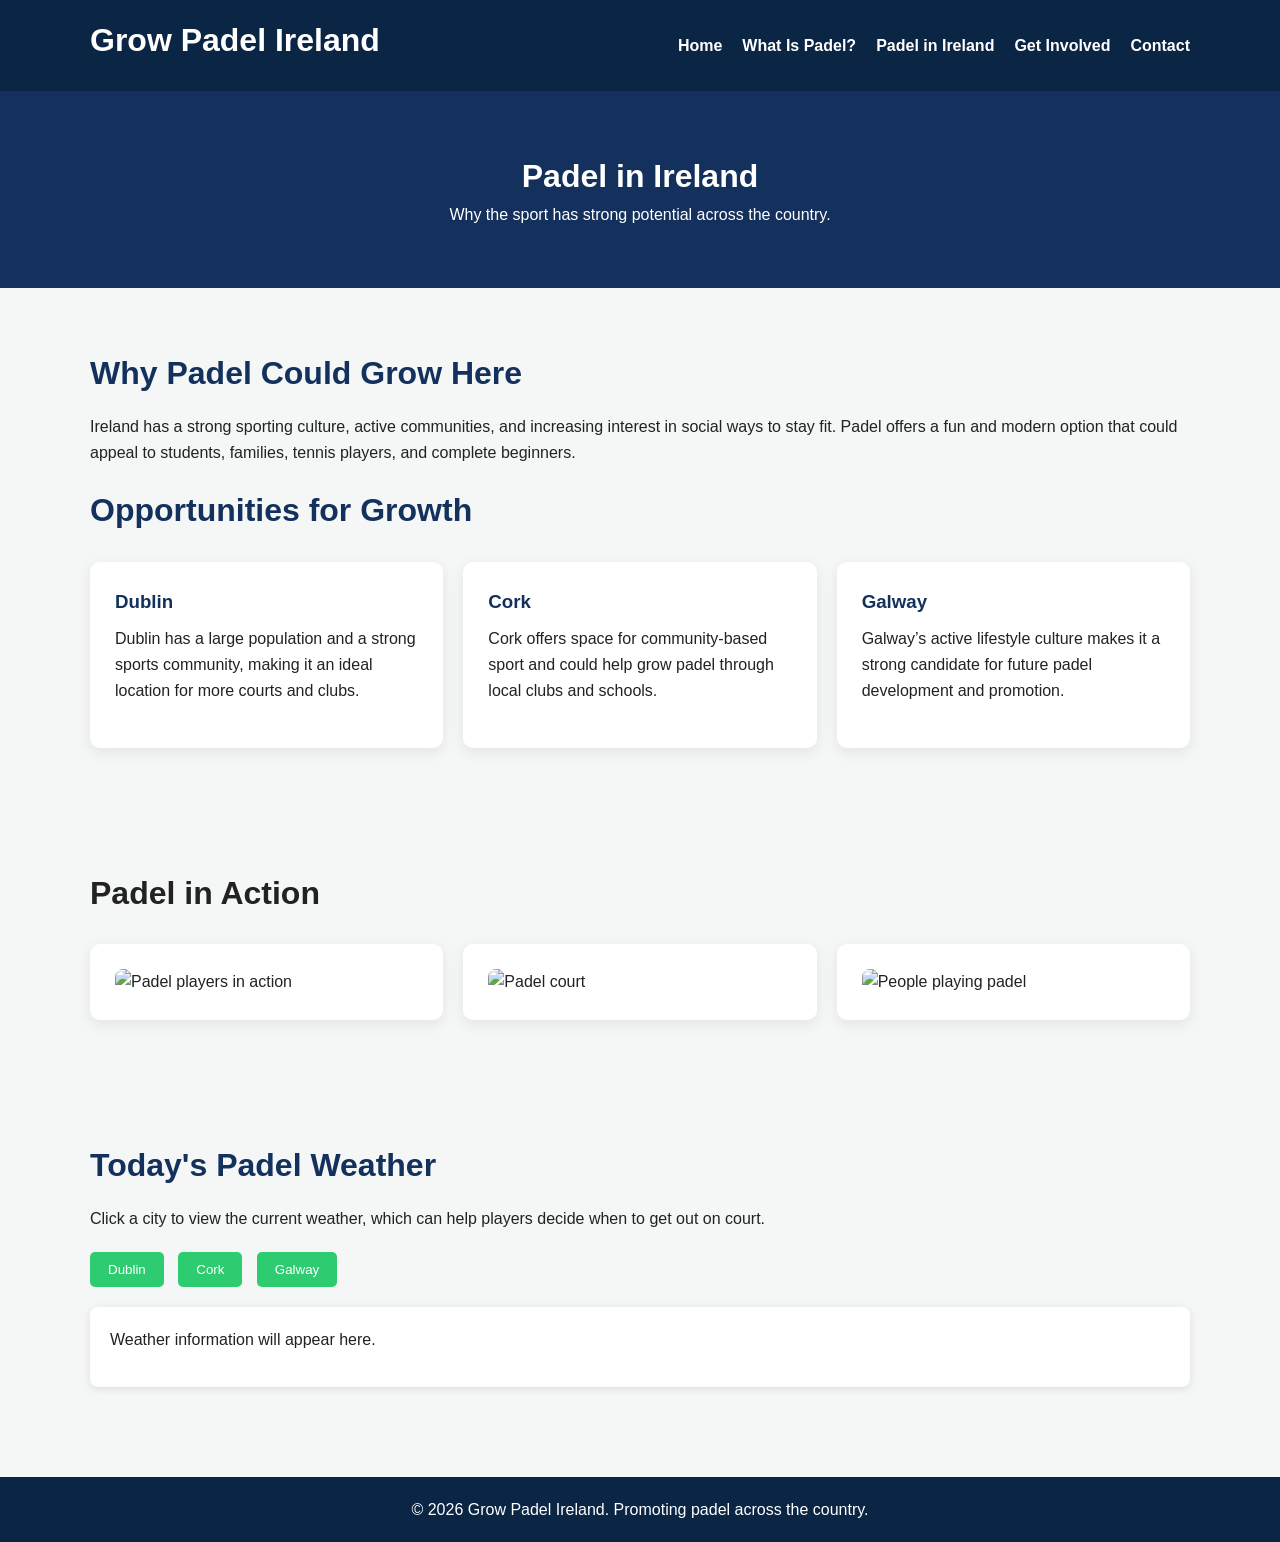
==== padel-in-ireland.html @ b452036c "Add files via upload" ====
<!DOCTYPE html>
<html lang="en">
<head>
    <meta charset="UTF-8">
    <meta name="viewport" content="width=device-width, initial-scale=1.0">
    <title>Padel in Ireland | Grow Padel Ireland</title>
    <meta name="description" content="Explore the potential for padel in Ireland, why the sport can grow, and how communities across the country can get involved.">
    <link rel="stylesheet" href="style.css">
</head>
<body>

    <header>
        <div class="container">
            <h1 class="logo">Grow Padel Ireland</h1>
            <nav>
                <ul>
                    <li><a href="index.html">Home</a></li>
                    <li><a href="what-is-padel.html">What Is Padel?</a></li>
                    <li><a href="padel-in-ireland.html">Padel in Ireland</a></li>
                    <li><a href="get-involved.html">Get Involved</a></li>
                    <li><a href="contact.html">Contact</a></li>
                </ul>
            </nav>
        </div>
    </header>

    <main>
        <section class="page-banner">
            <div class="container">
                <h2>Padel in Ireland</h2>
                <p>Why the sport has strong potential across the country.</p>
            </div>
        </section>

        <section class="content-section">
            <div class="container">
                <h2>Why Padel Could Grow Here</h2>
                <p>Ireland has a strong sporting culture, active communities, and increasing interest in social ways to stay fit. Padel offers a fun and modern option that could appeal to students, families, tennis players, and complete beginners.</p>

                <h2>Opportunities for Growth</h2>
                <div class="cards">
                    <div class="card">
                        <h3>Dublin</h3>
                        <p>Dublin has a large population and a strong sports community, making it an ideal location for more courts and clubs.</p>
                    </div>
                    <div class="card">
                        <h3>Cork</h3>
                        <p>Cork offers space for community-based sport and could help grow padel through local clubs and schools.</p>
                    </div>
                    <div class="card">
                        <h3>Galway</h3>
                        <p>Galway’s active lifestyle culture makes it a strong candidate for future padel development and promotion.</p>
                    </div>
                </div>
            </div>
        </section>
<section class="gallery-section">
    <div class="container">
        <h2>Padel in Action</h2>
        <div class="cards">
            <div class="card">
                <img src="images/padel1.jpg" alt="Padel players in action" class="page-image">
            </div>
            <div class="card">
                <img src="images/padel2.jpg" alt="Padel court" class="page-image">
            </div>
            <div class="card">
                <img src="images/padel3.jpg" alt="People playing padel" class="page-image">
            </div>
        </div>
    </div>
</section>
        <section class="weather-section">
            <div class="container">
                <h2>Today's Padel Weather</h2>
                <p>Click a city to view the current weather, which can help players decide when to get out on court.</p>
                <div class="weather-buttons">
                    <button onclick="getWeather('Dublin')">Dublin</button>
                    <button onclick="getWeather('Cork')">Cork</button>
                    <button onclick="getWeather('Galway')">Galway</button>
                </div>
                <div id="weatherResult" class="weather-box">
                    <p>Weather information will appear here.</p>
                </div>
            </div>
        </section>
    </main>

    <footer>
        <div class="container">
            <p>&copy; 2026 Grow Padel Ireland. Promoting padel across the country.</p>
        </div>
    </footer>

    <script src="script.js"></script>
</body>
</html>
---- style.css ----
* {
    margin: 0;
    padding: 0;
    box-sizing: border-box;
}

body {
    font-family: Arial, sans-serif;
    line-height: 1.6;
    background-color: #f4f7f6;
    color: #222;
}
header .container {
    display: flex;
    justify-content: space-between;
    align-items: center;
}
.container {
    width: 90%;
    max-width: 1100px;
    margin: auto;
}

header {
    background-color: #0b2545;
    color: white;
    padding: 15px 0;
    position: sticky;
    top: 0;
    z-index: 1000;
}

.logo {
    margin-bottom: 10px;
}

nav ul {
    list-style: none;
    display: flex;
    gap: 20px;
}

nav a {
    color: white;
    text-decoration: none;
    font-weight: bold;
}

nav a:hover {
    text-decoration: underline;
}

.hero {
    background: linear-gradient(rgba(11, 37, 69, 0.7), rgba(11, 37, 69, 0.7)),
    url("images/padel-hero.jpg");
    background-size: cover;
    background-position: center;
    color: white;
    padding: 120px 0;
    text-align: center;
}
    color: white;
    padding: 80px 0;
    text-align: center;
}

.hero h2 {
    font-size: 3rem;
    margin-bottom: 15px;
}

.hero p {
    font-size: 1.1rem;
    max-width: 700px;
    margin: 0 auto 25px;
}

.btn {
    display: inline-block;
    background-color: #2ecc71;
    color: white;
    padding: 12px 28px;
    text-decoration: none;
    border: none;
    cursor: pointer;
    font-weight: bold;
    border-radius: 30px;
    transition: background 0.2s ease;
}

.btn:hover {
    background-color: #27ae60;
}

section {
    padding: 70px 0;
}

.page-banner {
    background-color: #13315c;
    color: white;
    text-align: center;
    padding: 60px 0;
}

.cards {
    display: grid;
    grid-template-columns: repeat(3, 1fr);
    gap: 20px;
    margin-top: 25px;
}

.card {
    background: white;
    padding: 25px;
    border-radius: 10px;
    box-shadow: 0 4px 15px rgba(0,0,0,0.08);
    transition: transform 0.2s ease;
}

.card:hover {
    transform: translateY(-5px);
}

.card h3 {
    margin-bottom: 10px;
    color: #13315c;
}

.video-wrapper {
    display: flex;
    justify-content: center;
    margin-top: 20px;
}

.content-section h2,
.form-section h2,
.faq-section h2,
.weather-section h2,
.intro h2,
.cards-section h2,
.video-section h2,
.cta h2 {
    margin-bottom: 15px;
    color: #13315c;
}

.content-section p,
.content-section ul,
.content-section ol,
.content-section table {
    margin-bottom: 20px;
}

table {
    width: 100%;
    border-collapse: collapse;
    background: white;
}

table, th, td {
    border: 1px solid #ccc;
}

th, td {
    padding: 12px;
    text-align: left;
}

form {
    background: white;
    padding: 25px;
    border-radius: 8px;
    box-shadow: 0 2px 8px rgba(0,0,0,0.1);
}

form label {
    display: block;
    margin-top: 15px;
    margin-bottom: 5px;
    font-weight: bold;
}

form input,
form select,
form textarea {
    width: 100%;
    padding: 10px;
    border: 1px solid #bbb;
    border-radius: 4px;
}

.checkbox-label {
    display: flex;
    align-items: center;
    gap: 10px;
    margin-top: 15px;
}

.checkbox-label input {
    width: auto;
}

#formMessage {
    margin-top: 20px;
    font-weight: bold;
}

.faq-item {
    margin-bottom: 15px;
}

.faq-question {
    width: 100%;
    background-color: #0b2545;
    color: white;
    border: none;
    padding: 15px;
    text-align: left;
    font-size: 1rem;
    cursor: pointer;
    border-radius: 5px;
}

.faq-answer {
    display: none;
    background: white;
    padding: 15px;
    border-radius: 0 0 5px 5px;
}

.weather-buttons {
    margin: 20px 0;
}

.weather-buttons button {
    padding: 10px 18px;
    margin-right: 10px;
    border: none;
    background-color: #2ecc71;
    color: white;
    cursor: pointer;
    border-radius: 5px;
}

.weather-buttons button:hover {
    background-color: #27ae60;
}

.weather-box {
    background: white;
    padding: 20px;
    border-radius: 8px;
    min-height: 80px;
    box-shadow: 0 2px 8px rgba(0,0,0,0.1);
}

footer {
    background-color: #0b2545;
    color: white;
    text-align: center;
    padding: 20px 0;
    margin-top: 30px;
}

@media (max-width: 768px) {
    nav ul {
        flex-direction: column;
    }

    .cards {
        grid-template-columns: 1fr;
    }

    .hero h2 {
        font-size: 2rem;
    }

    iframe {
        width: 100%;
        height: 250px;
    }
}
#topBtn {
    display: none;
    position: fixed;
    bottom: 20px;
    right: 20px;
    background-color: #2ecc71;
    color: white;
    border: none;
    padding: 12px 16px;
    border-radius: 5px;
    cursor: pointer;
    font-weight: bold;
}

#topBtn:hover {
    background-color: #27ae60;
}
.page-image {
    width: 100%;
    border-radius: 8px;
}
section {
    padding: 60px 0;
}
h2 {
    font-size: 1.8rem;
}
.video-card {
    display: grid;
    grid-template-columns: 1fr 1fr;
    gap: 25px;
    align-items: center;
    background: white;
    padding: 25px;
    border-radius: 10px;
    box-shadow: 0 2px 10px rgba(0,0,0,0.1);
}

.video-image {
    width: 100%;
    border-radius: 8px;
    display: block;
}

.video-text h3 {
    margin-bottom: 12px;
    color: #13315c;
}

.video-text p {
    margin-bottom: 18px;
}

@media (max-width: 768px) {
    .video-card {
        grid-template-columns: 1fr;
    }
}
h2 {
    font-size: 2rem;
}
.cards-section {
    background-color: #eef3f7;
}

.video-section {
    background-color: #f9fbfc;
}
/* ===== PADEL DEMO SECTION ===== */

.demo-section {
    background: #f8fafc;
    padding: 90px 0;
}

.demo-intro {
    text-align: center;
    margin-bottom: 30px;
}

.demo-intro h2 {
    margin-bottom: 10px;
}

.court-wrapper {
    display: flex;
    justify-content: center;
    align-items: center;
}

/* Court */
.padel-court {
    position: relative;
    width: 100%;
    max-width: 950px;
    height: 420px;
    background: linear-gradient(180deg, #3b82f6, #1d4ed8);
    border-radius: 24px;
    border: 8px solid #0f172a;
    overflow: hidden;
    box-shadow: 0 20px 40px rgba(15, 23, 42, 0.16);
}

/* Fence effect on left and right */
.padel-court::before,
.padel-court::after {
    content: "";
    position: absolute;
    top: 0;
    width: 70px;
    height: 100%;
    background:
        repeating-linear-gradient(
            90deg,
            rgba(255,255,255,0.18) 0px,
            rgba(255,255,255,0.18) 2px,
            transparent 2px,
            transparent 8px
        );
    z-index: 1;
}

.padel-court::before {
    left: 0;
}

.padel-court::after {
    right: 0;
}

/* Glass panels */
.glass-panel {
    position: absolute;
    top: 0;
    width: 70px;
    height: 100%;
    background: rgba(255,255,255,0.08);
    border-left: 2px solid rgba(255,255,255,0.25);
    border-right: 2px solid rgba(255,255,255,0.25);
    z-index: 1;
}

.glass-left {
    left: 0;
}

.glass-right {
    right: 0;
}

/* Court lines */
.court-line {
    position: absolute;
    background: rgba(255,255,255,0.95);
    z-index: 1;
}

.net {
    width: 100%;
    height: 10px;
    top: 50%;
    left: 0;
    transform: translateY(-50%);
    background: rgba(255,255,255,0.98);
    box-shadow: 0 0 10px rgba(255,255,255,0.45);
}

.middle-line {
    width: 6px;
    height: 100%;
    left: 50%;
    top: 0;
    transform: translateX(-50%);
    background: rgba(255,255,255,0.85);
}

/* Players */
.player {
    position: absolute;
    width: 36px;
    height: 36px;
    border-radius: 50%;
    z-index: 2;
    transition: top 0.2s linear;
    box-shadow: 0 6px 14px rgba(0,0,0,0.2);
}

.player-left {
    left: 110px;
    background: #2563eb;
}

.player-right {
    right: 110px;
    background: #22c55e;
}

.player.top {
    top: 30%;
}

.player.bottom {
    top: 70%;
}

/* Ball */
.ball {
    position: absolute;
    width: 16px;
    height: 16px;
    background: #facc15;
    border-radius: 50%;
    left: 160px;
    top: 200px;
    z-index: 3;
    box-shadow: 0 0 12px rgba(250, 204, 21, 0.7);
}

/* Mobile */
@media (max-width: 768px) {
    .padel-court {
        height: 300px;
    }

    .player-left {
        left: 70px;
    }

    .player-right {
        right: 70px;
    }

    .player {
        width: 28px;
        height: 28px;
    }

    .ball {
        width: 12px;
        height: 12px;
    }

    .glass-panel,
    .padel-court::before,
    .padel-court::after {
        width: 45px;
    }
}
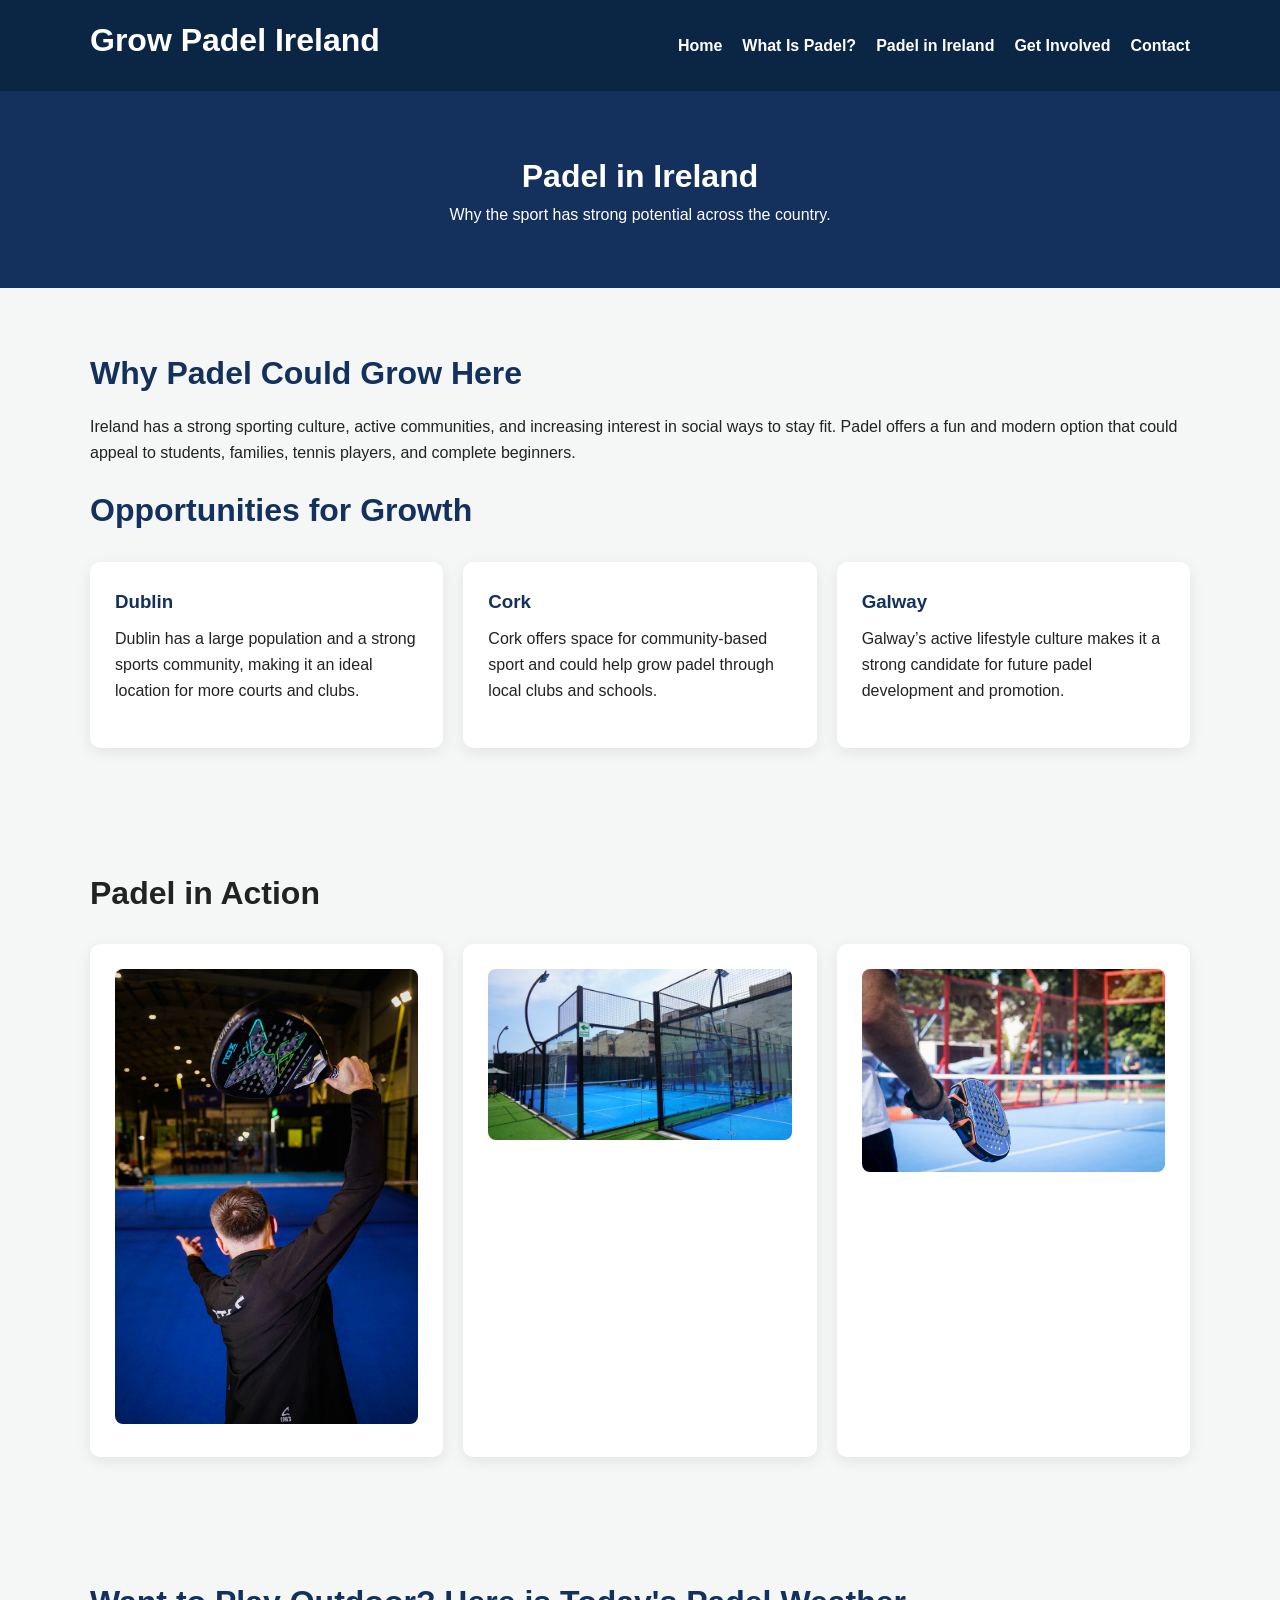
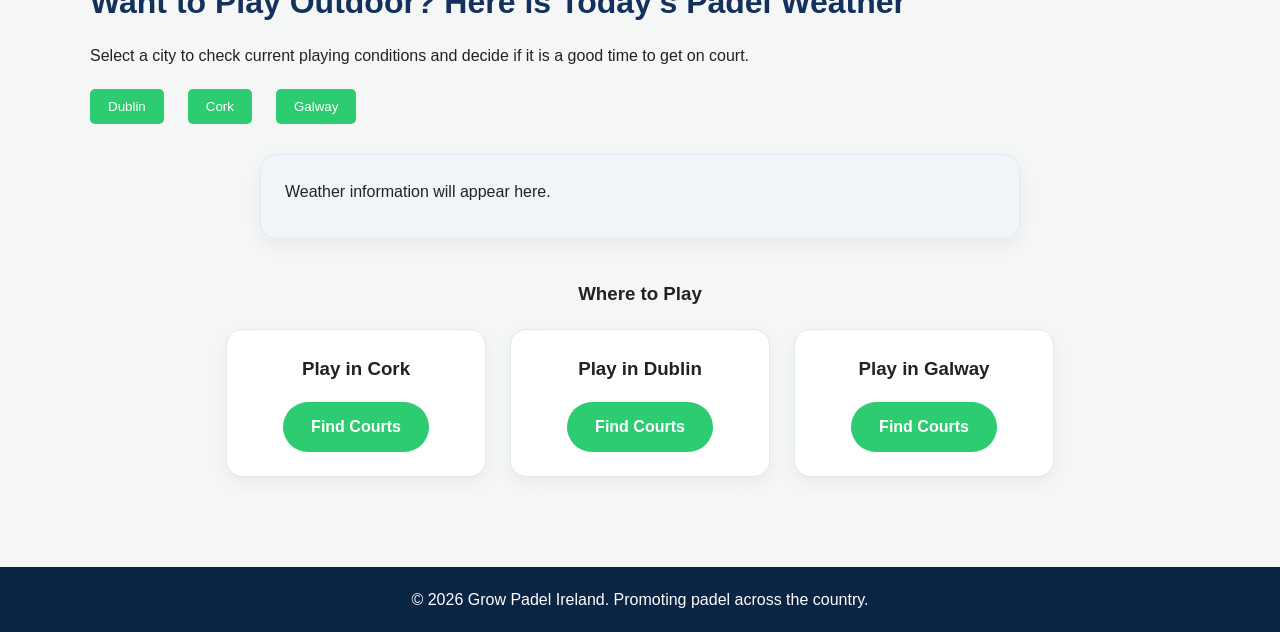
==== commit fe873ac8: "Add files via upload" ====
--- a/padel-in-ireland.html
+++ b/padel-in-ireland.html
@@ -71,20 +71,44 @@
     </div>
 </section>
         <section class="weather-section">
-            <div class="container">
-                <h2>Today's Padel Weather</h2>
-                <p>Click a city to view the current weather, which can help players decide when to get out on court.</p>
-                <div class="weather-buttons">
-                    <button onclick="getWeather('Dublin')">Dublin</button>
-                    <button onclick="getWeather('Cork')">Cork</button>
-                    <button onclick="getWeather('Galway')">Galway</button>
-                </div>
-                <div id="weatherResult" class="weather-box">
-                    <p>Weather information will appear here.</p>
-                </div>
+    <div class="container">
+        <h2>Want to Play Outdoor? Here is Today's Padel Weather</h2>
+        <p>Select a city to check current playing conditions and decide if it is a good time to get on court.</p>
+
+        <div class="weather-buttons">
+            <button onclick="getWeather('Dublin')">Dublin</button>
+            <button onclick="getWeather('Cork')">Cork</button>
+            <button onclick="getWeather('Galway')">Galway</button>
+        </div>
+
+        <div id="weatherResult">
+            <div class="weather-box">
+                <p>Weather information will appear here.</p>
             </div>
-        </section>
-    </main>
+        </div>
+
+        <h3 class="play-heading">Where to Play</h3>
+
+        <div class="play-links">
+            <div class="play-box">
+                <h3>Play in Cork</h3>
+                <a href="https://padeltennisireland.ie/PadelTennisIreland/HomePadelTennisIreland.aspx#1" target="_blank" class="btn">Find Courts</a>
+            </div>
+
+            <div class="play-box">
+                <h3>Play in Dublin</h3>
+                <a href="https://playtomic.com/clubs/house-of-padel" class="btn">Find Courts</a>
+            </div>
+
+            <div class="play-box">
+                <h3>Play in Galway</h3>
+                <a href="https://projectpadel.ie/ProjectPadelIrlanda/HomeProjectPadelIrlanda.aspx#1"class="btn">Find Courts</a>
+            </div>
+        </div>
+    </div>
+</section>
+
+                </main>
 
     <footer>
         <div class="container">
--- a/style.css
+++ b/style.css
@@ -247,13 +247,6 @@
     background-color: #27ae60;
 }
 
-.weather-box {
-    background: white;
-    padding: 20px;
-    border-radius: 8px;
-    min-height: 80px;
-    box-shadow: 0 2px 8px rgba(0,0,0,0.1);
-}
 
 footer {
     background-color: #0b2545;
@@ -528,4 +521,264 @@
     .padel-court::after {
         width: 45px;
     }
-}+}
+  
+.weather-section {
+    text-align: left;
+}
+
+.weather-buttons {
+    margin: 20px 0 30px;
+    display: flex;
+    gap: 14px;
+    flex-wrap: wrap;
+}
+
+#weatherResult {
+    max-width: 760px;
+    margin: 0 auto 40px;
+}
+
+.weather-box {
+    background: #f1f5f9;
+    padding: 24px;
+    border-radius: 16px;
+    border: 1px solid #e2e8f0;
+    box-shadow: 0 6px 18px rgba(0,0,0,0.06);
+}
+
+.weather-box h3 {
+    margin-bottom: 12px;
+}
+
+.weather-box p {
+    margin-bottom: 10px;
+}
+
+.play-heading {
+    text-align: center;
+    margin-bottom: 20px;
+}
+
+.play-links {
+    display: flex;
+    justify-content: center;
+    gap: 24px;
+    max-width: 920px;
+    margin: 0 auto;
+    flex-wrap: wrap;
+}
+
+.play-box {
+    background: white;
+    padding: 24px;
+    border-radius: 16px;
+    border: 1px solid #e2e8f0;
+    text-align: center;
+    width: 260px;
+    box-shadow: 0 6px 18px rgba(0,0,0,0.05);
+}
+
+.play-box h3 {
+    margin-bottom: 18px;
+}
+
+.weather-source {
+    font-size: 0.8rem;
+    color: #64748b;
+    margin-top: 10px;
+}
+
+@media (max-width: 768px) {
+    #weatherResult {
+        max-width: 100%;
+    }
+
+    .play-links {
+        flex-direction: column;
+        align-items: center;
+    }
+
+    .play-box {
+        width: 100%;
+        max-width: 320px;
+    }
+}
+.scoreboard {
+    display: flex;
+    justify-content: center;
+    gap: 40px;
+    margin: 30px 0;
+}
+
+.team {
+    background: #f1f5f9;
+    padding: 25px;
+    border-radius: 16px;
+    text-align: center;
+    width: 180px;
+    border: 1px solid #e2e8f0;
+}
+
+.score {
+    font-size: 2.5rem;
+    font-weight: bold;
+    margin: 15px 0;
+}
+
+.team button {
+    padding: 10px 16px;
+    border: none;
+    background: #22c55e;
+    color: white;
+    border-radius: 10px;
+    cursor: pointer;
+    font-weight: 600;
+}
+
+.reset-btn {
+    display: block;
+    margin: 20px auto;
+    padding: 12px 20px;
+    background: #0f172a;
+    color: white;
+    border-radius: 10px;
+    border: none;
+    cursor: pointer;
+}
+.scoreboard-section {
+    background: #f8fafc;
+}
+
+.scoreboard-ui {
+    background: #0f172a;
+    color: white;
+    border-radius: 20px;
+    padding: 30px;
+    margin-top: 25px;
+    box-shadow: 0 14px 30px rgba(15, 23, 42, 0.18);
+}
+
+.scoreboard-top {
+    display: grid;
+    grid-template-columns: 1fr auto 1fr;
+    gap: 20px;
+    align-items: end;
+    margin-bottom: 25px;
+}
+
+.team-name-box label {
+    display: block;
+    margin-bottom: 8px;
+    font-weight: 700;
+    color: #cbd5e1;
+}
+
+.team-name-box input {
+    width: 100%;
+    padding: 12px 14px;
+    border-radius: 10px;
+    border: none;
+    background: #e2e8f0;
+    color: #0f172a;
+    font-weight: 600;
+}
+
+.match-status {
+    background: #22c55e;
+    color: #0f172a;
+    padding: 12px 18px;
+    border-radius: 999px;
+    font-weight: 800;
+    text-align: center;
+    min-width: 180px;
+}
+
+.scoreboard-table {
+    border: 1px solid rgba(255,255,255,0.15);
+    border-radius: 16px;
+    overflow: hidden;
+    margin-bottom: 25px;
+}
+
+.scoreboard-row {
+    display: grid;
+    grid-template-columns: 2fr 1fr 1fr 1fr;
+    text-align: center;
+}
+
+.scoreboard-row div {
+    padding: 18px 12px;
+    border-bottom: 1px solid rgba(255,255,255,0.1);
+}
+
+.scoreboard-row:last-child div {
+    border-bottom: none;
+}
+
+.scoreboard-header {
+    background: rgba(255,255,255,0.08);
+    font-weight: 800;
+    text-transform: uppercase;
+    letter-spacing: 0.5px;
+}
+
+.scoreboard-controls {
+    display: flex;
+    justify-content: center;
+    gap: 16px;
+    flex-wrap: wrap;
+}
+
+.score-btn {
+    background: #2563eb;
+    color: white;
+    border: none;
+    padding: 12px 18px;
+    border-radius: 12px;
+    font-weight: 700;
+    cursor: pointer;
+}
+
+.score-btn:hover {
+    background: #1d4ed8;
+}
+
+.reset-btn {
+    background: #ef4444;
+    color: white;
+    border: none;
+    padding: 12px 18px;
+    border-radius: 12px;
+    font-weight: 700;
+    cursor: pointer;
+}
+
+.reset-btn:hover {
+    background: #dc2626;
+}
+
+@media (max-width: 768px) {
+    .scoreboard-top {
+        grid-template-columns: 1fr;
+        align-items: stretch;
+    }
+
+    .match-status {
+        min-width: 0;
+    }
+
+    .scoreboard-row {
+        grid-template-columns: 1.5fr 1fr 1fr 1fr;
+        font-size: 0.9rem;
+    }
+
+    .scoreboard-controls {
+        flex-direction: column;
+    }
+
+    .score-btn,
+    .reset-btn {
+        width: 100%;
+    }
+}
